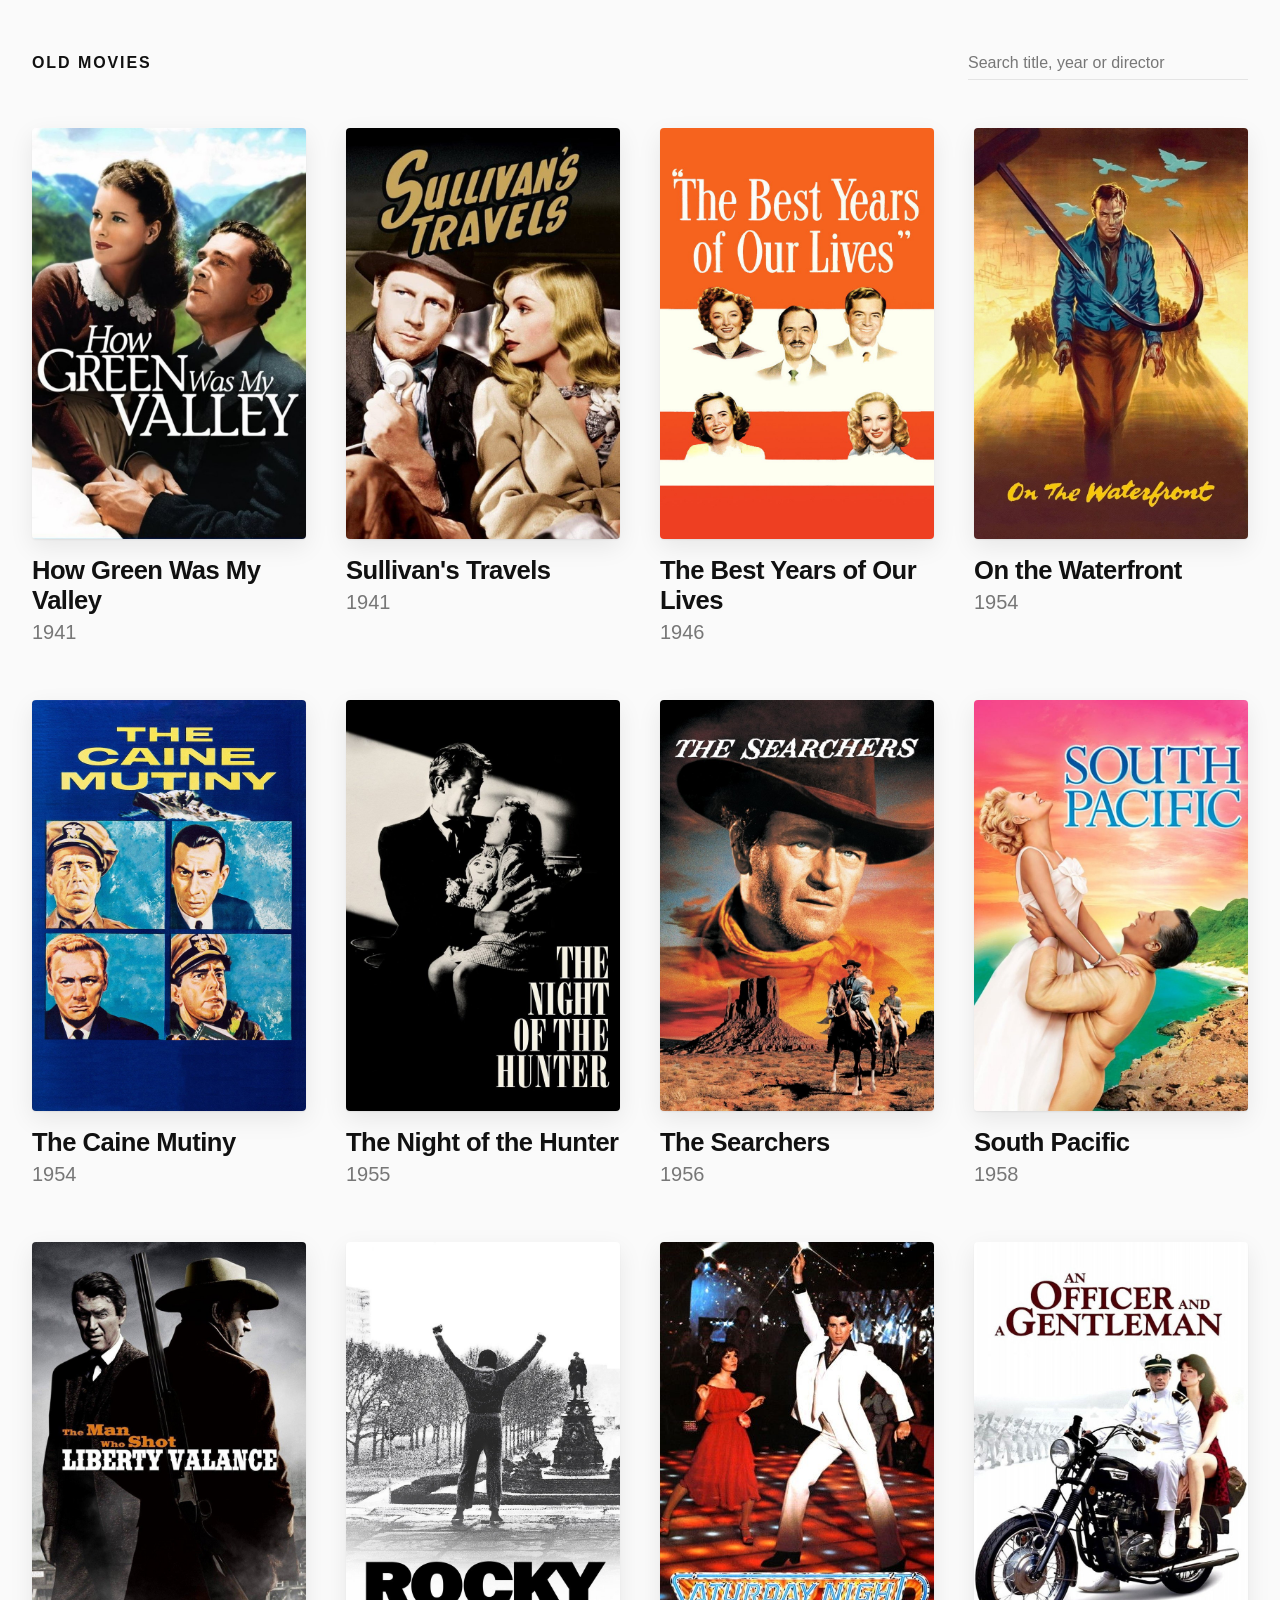
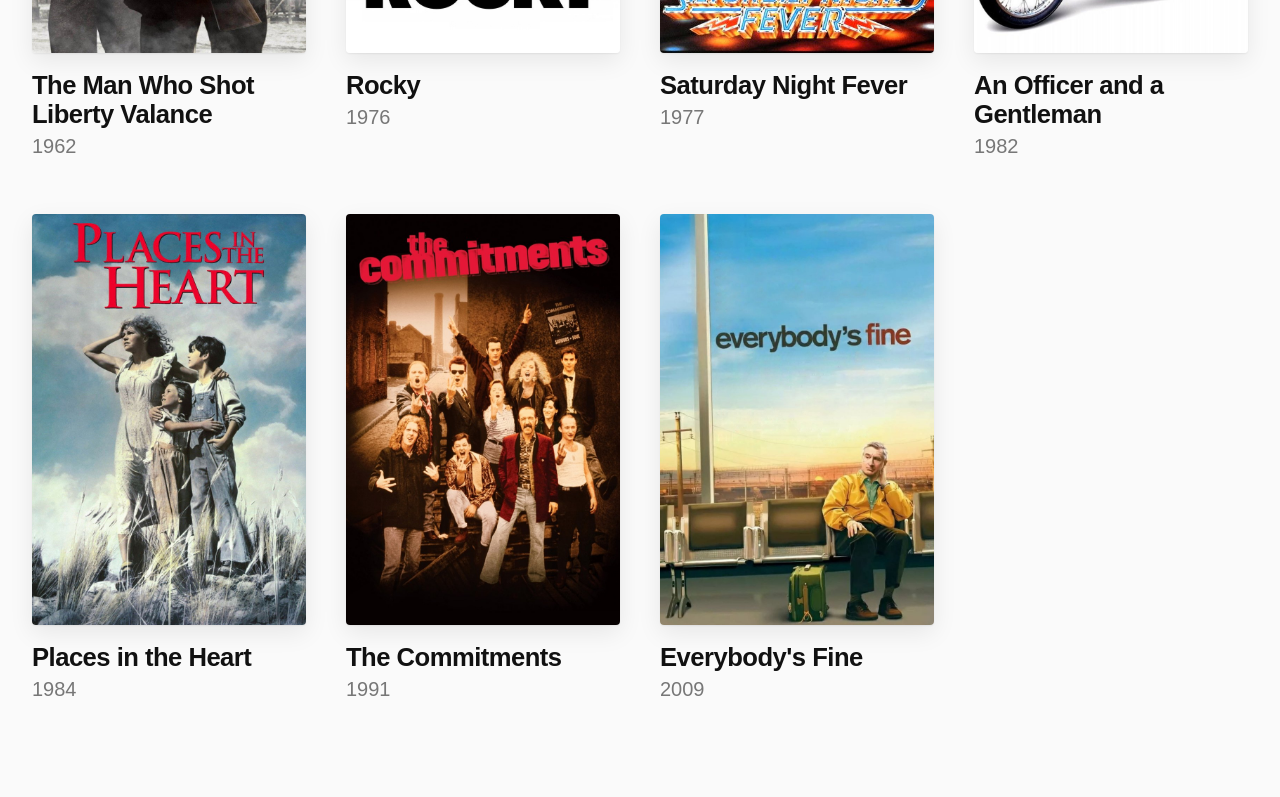
==== index.html @ 1a180523 "Add old movies poster gallery with search, detail dialog, and TMDB poster fetcher" ====
<!doctype html>
<html lang="en">
<head>
  <meta charset="utf-8">
  <meta name="viewport" content="width=device-width, initial-scale=1">
  <title>Old Movies</title>
  <link rel="stylesheet" href="style.css">
</head>
<body>
  <header>
    <h1>Old Movies</h1>
    <input id="search" type="search" placeholder="Search title, year or director" aria-label="Search films">
  </header>

  <main>
    <div id="grid" class="grid"></div>
    <p id="empty" class="empty" hidden>No films match your search.</p>
  </main>

  <dialog id="details">
    <button id="close" aria-label="Close">&times;</button>
    <div id="details-body"></div>
  </dialog>

  <script src="movies.js"></script>
  <script src="app.js"></script>
</body>
</html>
---- style.css ----
:root {
  --bg: #fafafa;
  --fg: #111;
  --muted: #777;
  --line: #e4e4e4;
  --shadow: 0 1px 2px rgba(0, 0, 0, 0.06), 0 8px 24px rgba(0, 0, 0, 0.08);
}

@media (prefers-color-scheme: dark) {
  :root {
    --bg: #0c0c0c;
    --fg: #f2f2f2;
    --muted: #8a8a8a;
    --line: #262626;
    --shadow: 0 1px 2px rgba(0, 0, 0, 0.4), 0 8px 24px rgba(0, 0, 0, 0.5);
  }
}

* { box-sizing: border-box; }

body {
  margin: 0;
  background: var(--bg);
  color: var(--fg);
  font-family: Inter, -apple-system, BlinkMacSystemFont, "Segoe UI", Helvetica, Arial, sans-serif;
  -webkit-font-smoothing: antialiased;
}

header {
  display: flex;
  flex-wrap: wrap;
  gap: 1.5rem;
  align-items: baseline;
  justify-content: space-between;
  max-width: 1280px;
  margin: 0 auto;
  padding: 3rem 2rem 2rem;
}

h1 {
  margin: 0;
  font-size: 1rem;
  font-weight: 600;
  letter-spacing: 0.12em;
  text-transform: uppercase;
}

#search {
  width: 100%;
  max-width: 280px;
  padding: 0.4rem 0;
  border: 0;
  border-bottom: 1px solid var(--line);
  background: transparent;
  color: var(--fg);
  font: inherit;
  font-size: 1rem;
  outline: none;
  transition: border-color 0.15s ease;
}

#search:focus { border-color: var(--fg); }
#search::placeholder { color: var(--muted); }

main { max-width: 1280px; margin: 0 auto; padding: 1rem 2rem 6rem; }

.grid {
  display: grid;
  grid-template-columns: repeat(auto-fill, minmax(240px, 1fr));
  gap: 3.5rem 2.5rem;
  align-items: start;
}

.card {
  display: flex;
  flex-direction: column;
  justify-content: flex-start;
  background: none;
  border: 0;
  padding: 0;
  color: inherit;
  font: inherit;
  text-align: left;
  cursor: pointer;
}

.poster-frame {
  overflow: hidden;
  border-radius: 4px;
  box-shadow: var(--shadow);
  transition: transform 0.25s ease, box-shadow 0.25s ease;
}

.card:hover .poster-frame,
.card:focus-visible .poster-frame {
  transform: translateY(-6px);
}

.card:focus-visible { outline: 2px solid var(--fg); outline-offset: 6px; border-radius: 4px; }

.poster {
  display: block;
  width: 100%;
  aspect-ratio: 2 / 3;
  object-fit: cover;
  background: var(--line);
}

.caption { padding-top: 1.1rem; }

.caption .t {
  font-size: 1.6rem;
  font-weight: 600;
  line-height: 1.15;
  letter-spacing: -0.02em;
}

.caption .y {
  margin-top: 0.35rem;
  font-size: 1.25rem;
  color: var(--muted);
  font-variant-numeric: tabular-nums;
}

.empty { color: var(--muted); font-size: 1.25rem; }

dialog {
  background: var(--bg);
  color: var(--fg);
  border: 0;
  border-radius: 8px;
  padding: 2.5rem;
  max-width: 760px;
  width: calc(100% - 2rem);
  box-shadow: var(--shadow);
}

dialog::backdrop { background: rgba(0, 0, 0, 0.6); backdrop-filter: blur(6px); }

#close {
  position: absolute;
  top: 0.75rem;
  right: 1rem;
  background: none;
  border: 0;
  color: var(--muted);
  font-size: 2rem;
  line-height: 1;
  cursor: pointer;
}

#close:hover { color: var(--fg); }

.detail { display: flex; gap: 2.5rem; flex-wrap: wrap; align-items: flex-start; }
.detail .poster { width: 260px; border-radius: 4px; flex: none; box-shadow: var(--shadow); }
.detail .info { flex: 1; min-width: 220px; }
.detail h2 { margin: 0; font-size: 2.5rem; line-height: 1.1; letter-spacing: -0.03em; }
.detail .year { margin-top: 0.5rem; font-size: 1.5rem; color: var(--muted); }
.detail .director { margin-top: 2rem; font-size: 0.8rem; letter-spacing: 0.1em; text-transform: uppercase; color: var(--muted); }
.detail .director-name { margin-top: 0.25rem; font-size: 1.1rem; }
.detail p { margin-top: 1.5rem; font-size: 1.1rem; line-height: 1.6; color: var(--muted); }

@media (max-width: 600px) {
  header, main { padding-left: 1.25rem; padding-right: 1.25rem; }
  .grid { grid-template-columns: repeat(2, 1fr); gap: 2.5rem 1.25rem; }
  .caption .t { font-size: 1.25rem; }
  .caption .y { font-size: 1rem; }
  dialog { padding: 1.5rem; }
  .detail .poster { width: 100%; }
}
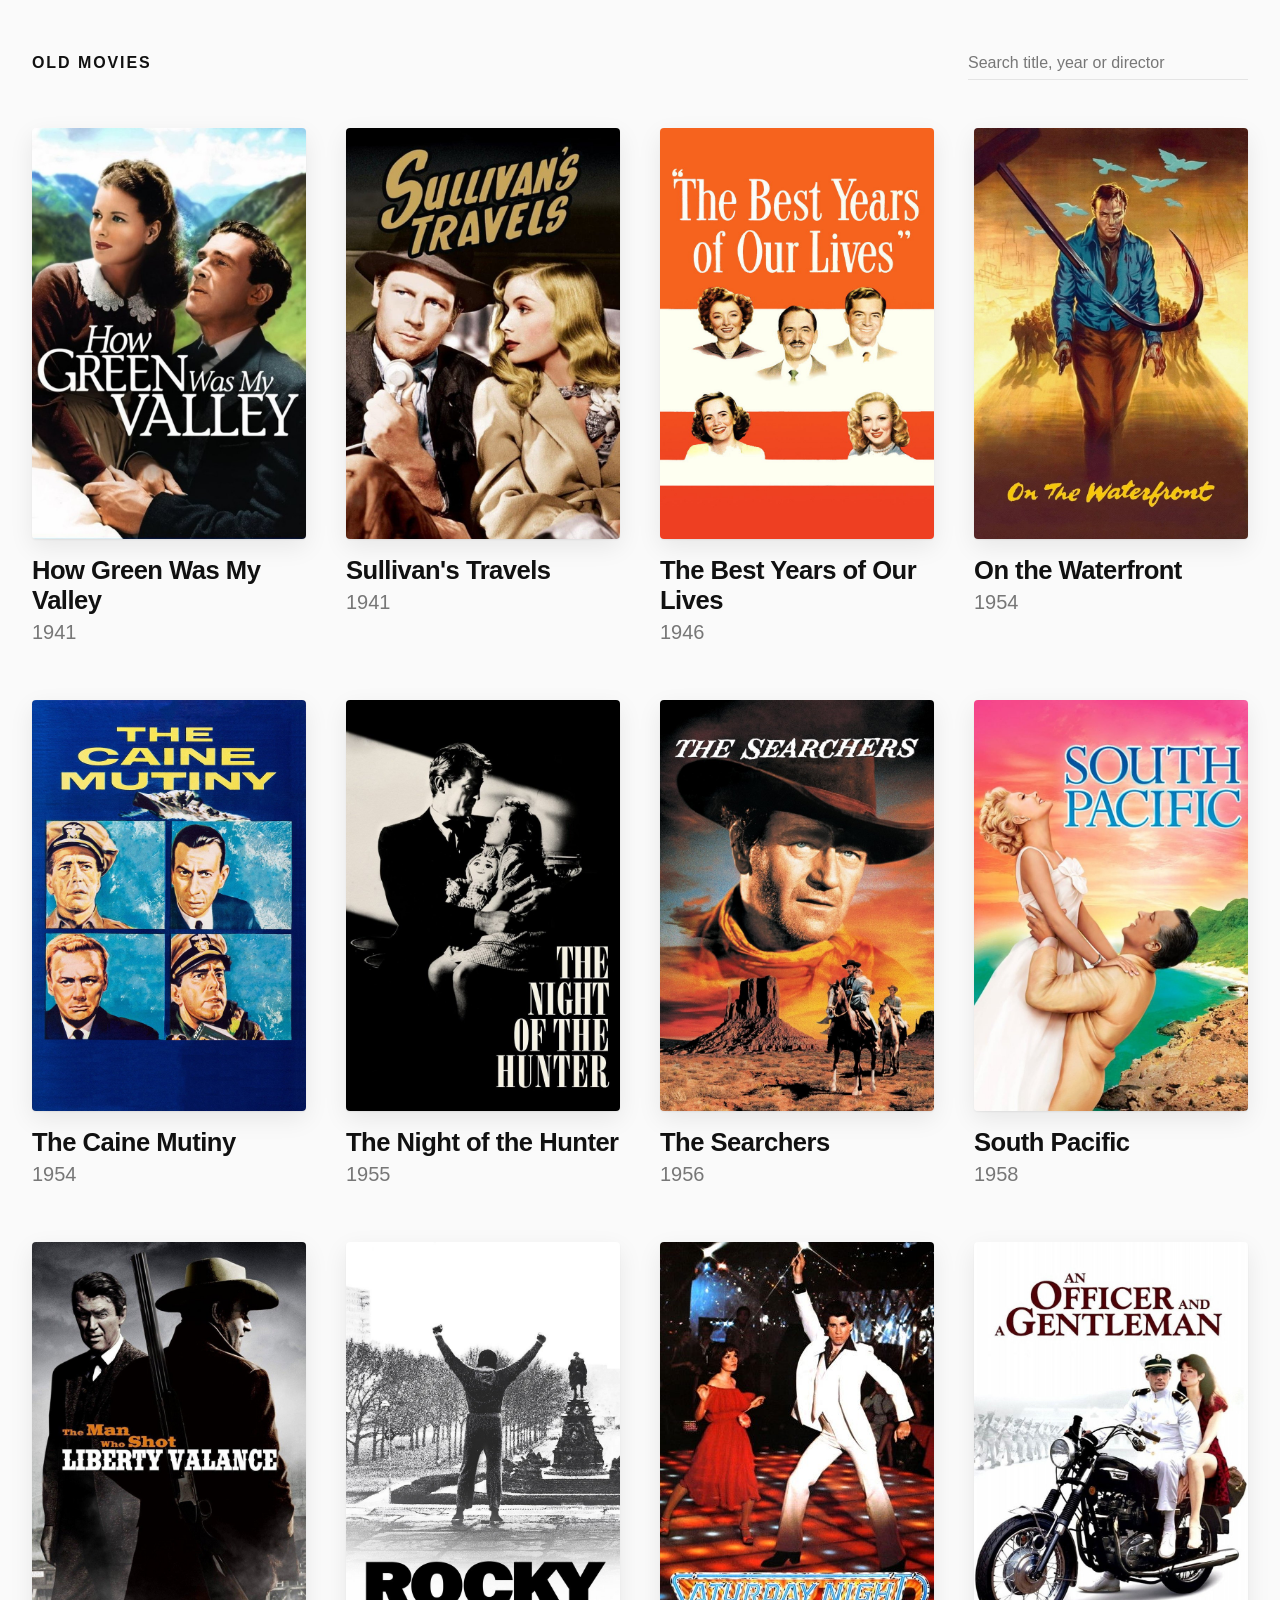
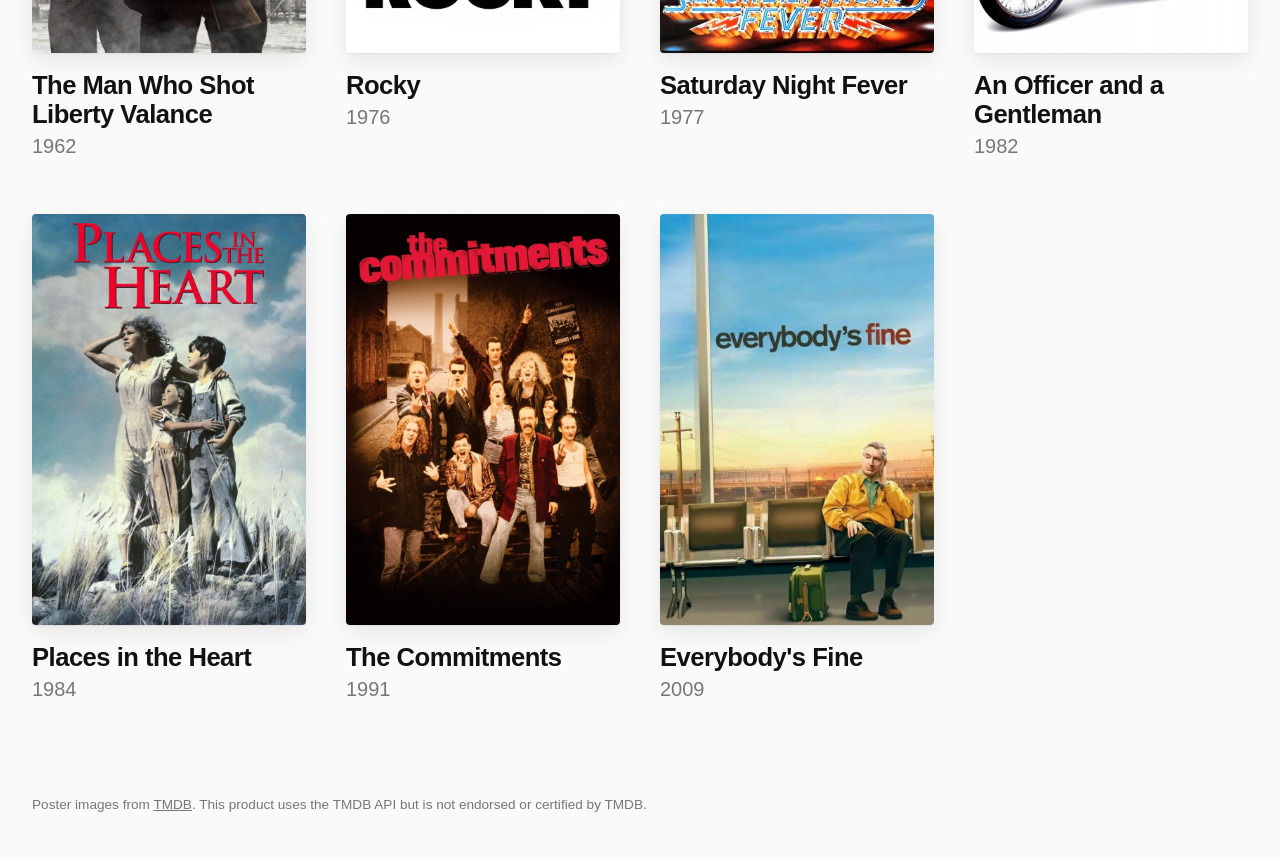
==== commit 250c5037: "Add film poster gallery Static poster grid sorted by year, with a TMDB poster fetch script.  Co-Auth" ====
--- a/index.html
+++ b/index.html
@@ -17,6 +17,11 @@
     <p id="empty" class="empty" hidden>No films match your search.</p>
   </main>
 
+  <footer>
+    Poster images from <a href="https://www.themoviedb.org" target="_blank" rel="noopener">TMDB</a>.
+    This product uses the TMDB API but is not endorsed or certified by TMDB.
+  </footer>
+
   <dialog id="details">
     <button id="close" aria-label="Close">&times;</button>
     <div id="details-body"></div>
--- a/style.css
+++ b/style.css
@@ -124,6 +124,16 @@
 
 .empty { color: var(--muted); font-size: 1.25rem; }
 
+footer {
+  max-width: 1280px;
+  margin: 0 auto;
+  padding: 0 2rem 3rem;
+  font-size: 0.85rem;
+  color: var(--muted);
+}
+
+footer a { color: inherit; }
+
 dialog {
   background: var(--bg);
   color: var(--fg);
